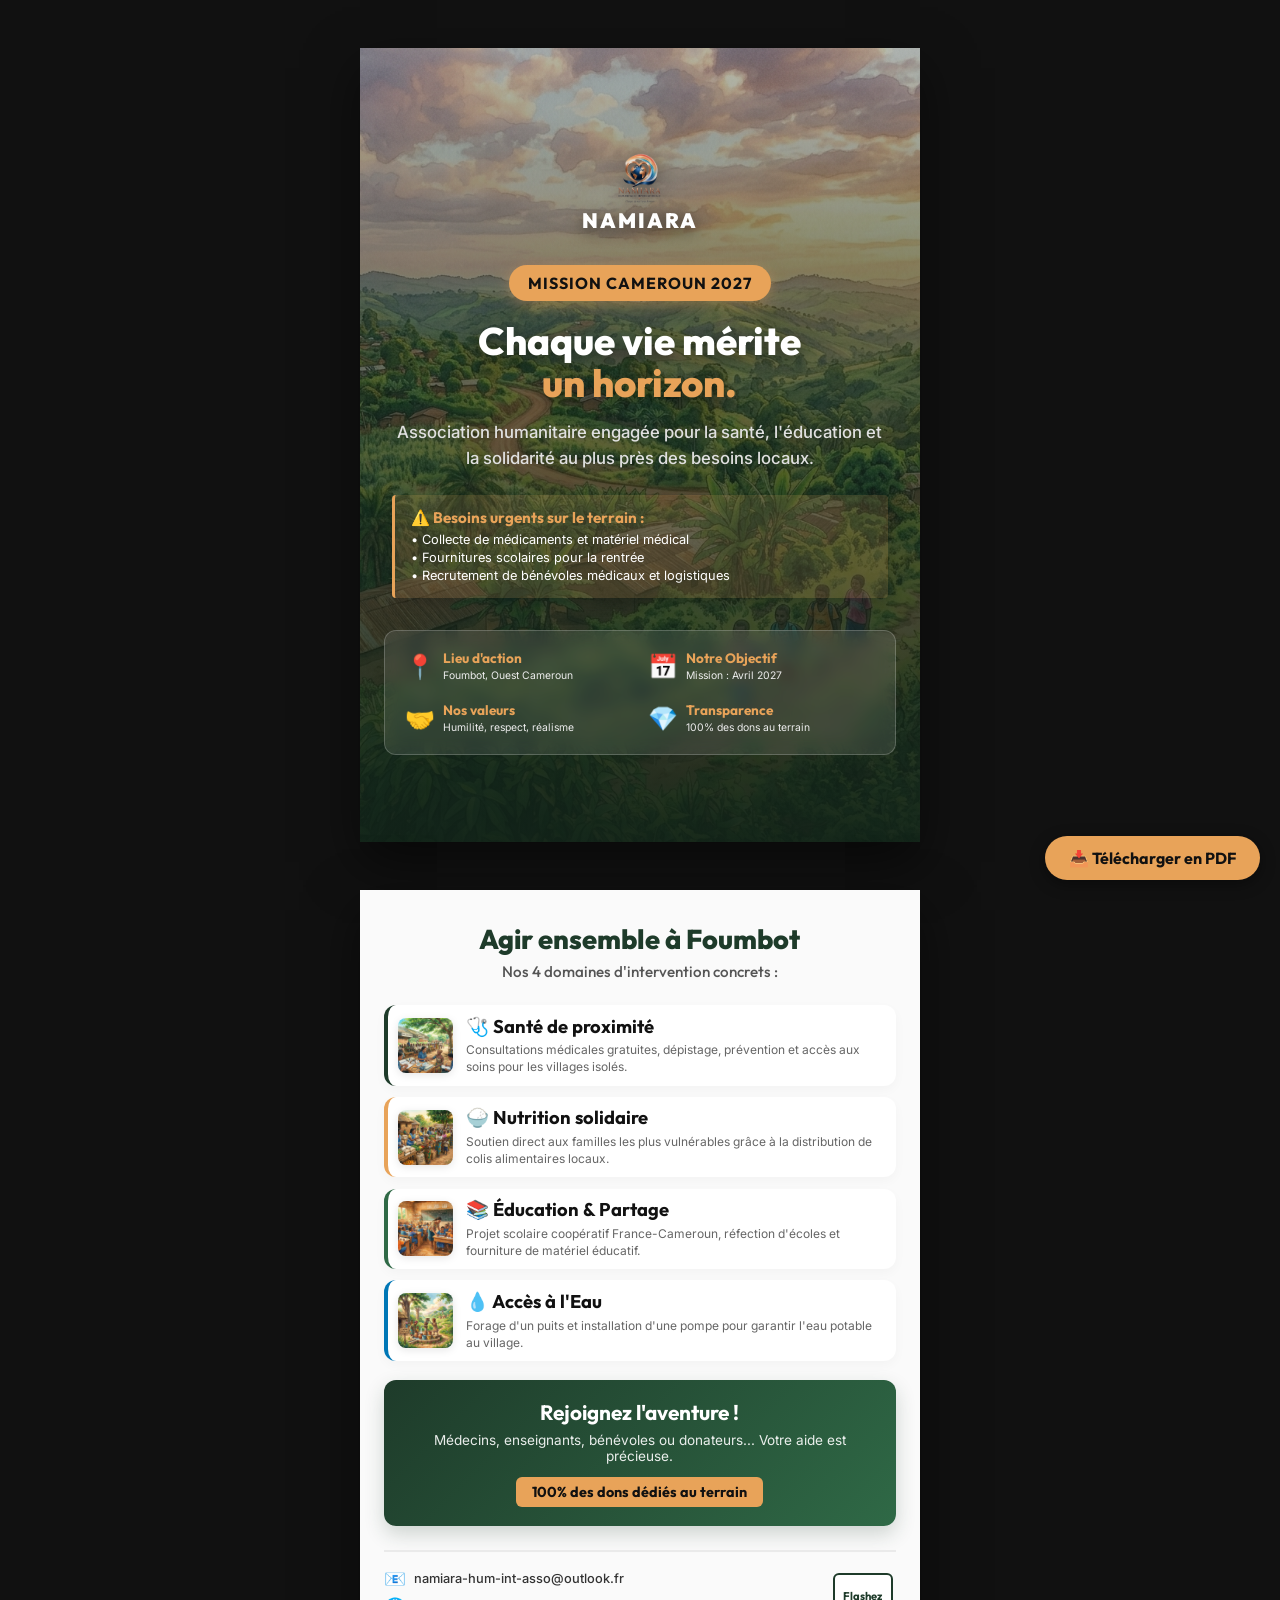
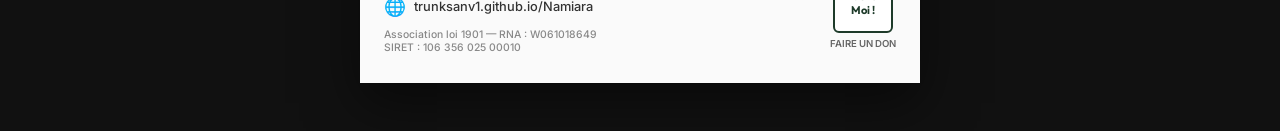
==== flyer.html @ e0b9ec5c "ajout flyer, ajout mission puits, modif css" ====
<!DOCTYPE html>
<html lang="fr">

<head>
  <meta charset="UTF-8">
  <meta name="viewport" content="width=device-width, initial-scale=1.0">
  <title>Flyer NAMIARA - Recto Verso</title>
  <link
    href="https://fonts.googleapis.com/css2?family=Outfit:wght@400;600;700;900&family=Inter:wght@400;500;600&display=swap"
    rel="stylesheet">
  <style>
    /* =======================================================
       RESET & BASE 
       ======================================================= */
    * {
      box-sizing: border-box;
      margin: 0;
      padding: 0;
      -webkit-print-color-adjust: exact !important;
      print-color-adjust: exact !important;
    }

    body {
      font-family: 'Inter', sans-serif;
      background: #111;
      color: #333;
      display: flex;
      flex-direction: column;
      align-items: center;
      padding: 3rem;
      gap: 3rem;
    }

    /* Print settings for A5 */
    @page {
      size: A5;
      margin: 0;
    }

    .page {
      width: 148mm;
      height: 210mm;
      background: #fff;
      position: relative;
      overflow: hidden;
      box-shadow: 0 20px 50px rgba(0, 0, 0, 0.5);
      display: flex;
      flex-direction: column;
    }

    @media print {
      body {
        background: none;
        padding: 0;
        gap: 0;
        display: block;
      }

      .page {
        box-shadow: none;
        page-break-after: always;
      }
    }

    /* Floating PDF Button */
    .pdf-btn {
      position: fixed;
      bottom: 20px;
      right: 20px;
      background: #E8A359;
      color: #111;
      border: none;
      padding: 12px 24px;
      border-radius: 50px;
      font-family: 'Outfit', sans-serif;
      font-weight: 700;
      font-size: 1rem;
      cursor: pointer;
      box-shadow: 0 4px 15px rgba(0, 0, 0, 0.4);
      z-index: 1000;
      transition: all 0.3s ease;
      display: flex;
      align-items: center;
      gap: 8px;
    }

    .pdf-btn:hover {
      transform: translateY(-3px);
      box-shadow: 0 6px 20px rgba(232, 163, 89, 0.6);
      background: #f0b576;
    }

    @media print {
      .pdf-btn {
        display: none !important;
      }
    }

    /* Utility */
    h1,
    h2,
    h3,
    h4,
    h5 {
      font-family: 'Outfit', sans-serif;
    }

    /* =======================================================
       PAGE 1: RECTO
       ======================================================= */
    .recto {
      /* Gradient plus couvrant pour que le texte soit lisible partout */
      background:
        linear-gradient(to bottom, rgba(17, 34, 24, 0.3) 0%, rgba(17, 34, 24, 0.6) 40%, rgba(17, 34, 24, 0.95) 100%),
        url('images/hero.png') center/cover no-repeat;
      color: white;
      justify-content: center;
      padding: 1.5rem;
      text-align: center;
      gap: 2rem;
    }

    .recto-logo-container {
      display: flex;
      flex-direction: column;
      align-items: center;
      gap: 0.2rem;
      margin-top: 1rem;
    }

    .recto-logo-container img {
      width: 50px;
      height: auto;
      filter: drop-shadow(0 4px 10px rgba(0, 0, 0, 0.4));
    }

    .recto-logo-container h2 {
      font-size: 1.3rem;
      letter-spacing: 2px;
      font-weight: 900;
      text-transform: uppercase;
      color: #fff;
      text-shadow: 0 4px 15px rgba(0, 0, 0, 0.6);
    }

    .recto-content {
      position: relative;
      z-index: 10;
    }

    .recto-badge {
      display: inline-block;
      background: #E8A359;
      /* Orange doux type Ghibli */
      color: #111;
      padding: 0.5rem 1.2rem;
      border-radius: 50px;
      font-family: 'Outfit', sans-serif;
      font-weight: 700;
      font-size: 1rem;
      text-transform: uppercase;
      letter-spacing: 1px;
      margin-bottom: 1.2rem;
      box-shadow: 0 4px 15px rgba(232, 163, 89, 0.4);
    }

    .recto h1 {
      font-size: 2.4rem;
      line-height: 1.1;
      font-weight: 800;
      margin-bottom: 1rem;
      text-shadow: 0 4px 15px rgba(0, 0, 0, 0.5);
    }

    .recto h1 .highlight {
      color: #E8A359;
    }

    .recto p.subtitle {
      font-size: 1.05rem;
      font-weight: 500;
      color: #e0e0e0;
      line-height: 1.5;
      padding: 0 0.5rem;
      margin-bottom: 1.5rem;
    }

    .recto-priorities {
      background: rgba(232, 163, 89, 0.15);
      border-left: 3px solid #E8A359;
      border-radius: 4px;
      padding: 0.8rem 1rem;
      text-align: left;
      margin: 0 0.5rem 1.5rem 0.5rem;
      box-shadow: 0 4px 15px rgba(0, 0, 0, 0.2);
    }

    .recto-priorities strong {
      display: block;
      color: #E8A359;
      font-family: 'Outfit', sans-serif;
      font-size: 0.95rem;
      margin-bottom: 0.3rem;
    }

    .recto-priorities p {
      font-size: 0.8rem;
      color: #fff;
      line-height: 1.4;
    }

    .recto-info-box {
      margin-top: 2rem;
      background: rgba(255, 255, 255, 0.1);
      backdrop-filter: blur(8px);
      -webkit-backdrop-filter: blur(8px);
      border: 1px solid rgba(255, 255, 255, 0.2);
      border-radius: 12px;
      padding: 1.2rem;
      display: grid;
      grid-template-columns: 1fr 1fr;
      gap: 1.2rem 1rem;
      text-align: left;
    }

    .info-item {
      display: flex;
      align-items: center;
      gap: 0.5rem;
      flex: 1;
    }

    .info-icon {
      font-size: 1.5rem;
    }

    .info-item p {
      font-size: 0.65rem;
      line-height: 1.3;
      color: #eee;
    }

    .info-item strong {
      display: block;
      font-size: 0.85rem;
      color: #E8A359;
      font-family: 'Outfit', sans-serif;
      margin-bottom: 0.1rem;
    }

    /* =======================================================
       PAGE 2: VERSO
       ======================================================= */
    .verso {
      padding: 2rem 1.5rem;
      background: #FAFAFA;
      justify-content: space-between;
    }

    .verso-header {
      text-align: center;
      margin-bottom: 1.5rem;
    }

    .verso-header h2 {
      font-size: 1.7rem;
      color: #1E3B2A;
      /* Vert sombre (green-main) */
      font-weight: 800;
      margin-bottom: 0.4rem;
    }

    .verso-header p {
      font-size: 0.95rem;
      color: #555;
      font-weight: 500;
      font-family: 'Outfit', sans-serif;
    }

    /* AXES GRID */
    .axes-grid {
      display: flex;
      flex-direction: column;
      gap: 0.7rem;
      margin-bottom: 1.2rem;
    }

    .axe-card {
      display: flex;
      align-items: center;
      gap: 0.8rem;
      background: #FFFFFF;
      padding: 0.6rem;
      border-radius: 12px;
      box-shadow: 0 4px 12px rgba(0, 0, 0, 0.03);
      border-left: 4px solid #1E3B2A;
      position: relative;
      overflow: hidden;
    }

    .axe-card.nutrition {
      border-left-color: #E8A359;
    }

    .axe-card.education {
      border-left-color: #2F6946;
    }
    
    .axe-card.eau {
      border-left-color: #0077b6;
    }

    /* Vert plus vif */

    .axe-img {
      width: 55px;
      height: 55px;
      border-radius: 8px;
      object-fit: cover;
      flex-shrink: 0;
      box-shadow: 0 2px 8px rgba(0, 0, 0, 0.1);
    }

    .axe-text {
      flex: 1;
    }

    .axe-text h3 {
      font-size: 1.15rem;
      color: #111;
      margin-bottom: 0.3rem;
    }

    .axe-text p {
      font-size: 0.75rem;
      color: #666;
      line-height: 1.4;
    }

    /* CALL TO ACTION */
    .cta-box {
      background: linear-gradient(135deg, #1E3B2A 0%, #2F6946 100%);
      color: white;
      border-radius: 12px;
      padding: 1.2rem;
      text-align: center;
      margin-bottom: 1.5rem;
      box-shadow: 0 8px 20px rgba(30, 59, 42, 0.2);
    }

    .cta-box h3 {
      font-size: 1.3rem;
      font-weight: 700;
      margin-bottom: 0.4rem;
    }

    .cta-box p {
      font-size: 0.85rem;
      color: rgba(255, 255, 255, 0.9);
      margin-bottom: 0.8rem;
    }

    .cta-box .badge {
      display: inline-block;
      background: #E8A359;
      color: #111;
      padding: 0.4rem 1rem;
      border-radius: 6px;
      font-weight: 700;
      font-size: 0.9rem;
      font-family: 'Outfit', sans-serif;
    }

    /* FOOTER / CONTACT */
    .verso-footer {
      display: flex;
      justify-content: space-between;
      align-items: center;
      border-top: 2px solid #EAEAEA;
      padding-top: 1rem;
    }

    .contact-list {
      font-size: 0.8rem;
      display: flex;
      flex-direction: column;
      gap: 0.4rem;
    }

    .contact-list p {
      display: flex;
      align-items: center;
      gap: 0.5rem;
      color: #333;
      font-weight: 500;
    }

    .contact-list span.icon {
      font-size: 1.1rem;
    }

    .qr-box {
      display: flex;
      flex-direction: column;
      align-items: center;
      gap: 0.3rem;
    }

    .qr-placeholder {
      width: 60px;
      height: 60px;
      background: #fff;
      border: 2px solid #1E3B2A;
      border-radius: 6px;
      display: flex;
      align-items: center;
      justify-content: center;
      font-family: 'Outfit', sans-serif;
      font-weight: 700;
      font-size: 0.7rem;
      color: #1E3B2A;
      text-align: center;
    }

    .qr-text {
      font-size: 0.6rem;
      color: #666;
      font-weight: 600;
      text-transform: uppercase;
    }
  </style>
</head>

<body>

  <!-- ==============================================
       PAGE 1 : RECTO
       ============================================== -->
  <div class="page recto">
    <div class="recto-logo-container">
      <img src="images/Logo namiara.png" alt="Logo NAMIARA">
      <h2>Namiara</h2>
    </div>

    <div class="recto-content">
      <div class="recto-badge">Mission Cameroun 2027</div>
      <h1>Chaque vie mérite <br><span class="highlight">un horizon.</span></h1>
      <p class="subtitle">
        Association humanitaire engagée pour la santé, l'éducation et la solidarité au plus près des besoins locaux.
      </p>

      <div class="recto-priorities">
        <strong>⚠️ Besoins urgents sur le terrain :</strong>
        <p>• Collecte de médicaments et matériel médical<br>• Fournitures scolaires pour la rentrée<br>• Recrutement de bénévoles médicaux et logistiques</p>
      </div>

      <div class="recto-info-box">
        <div class="info-item">
          <span class="info-icon">📍</span>
          <p><strong>Lieu d'action</strong>Foumbot, Ouest Cameroun</p>
        </div>
        <div class="info-item">
          <span class="info-icon">📅</span>
          <p><strong>Notre Objectif</strong>Mission : Avril 2027</p>
        </div>
        <div class="info-item">
          <span class="info-icon">🤝</span>
          <p><strong>Nos valeurs</strong>Humilité, respect, réalisme</p>
        </div>
        <div class="info-item">
          <span class="info-icon">💎</span>
          <p><strong>Transparence</strong>100% des dons au terrain</p>
        </div>
      </div>
    </div>
  </div>

  <!-- ==============================================
       PAGE 2 : VERSO
       ============================================== -->
  <div class="page verso">

    <div class="verso-header">
      <h2>Agir ensemble à Foumbot</h2>
      <p>Nos 4 domaines d'intervention concrets :</p>
    </div>

    <!-- Domaines d'actions -->
    <div class="axes-grid">
      <!-- Santé -->
      <div class="axe-card">
        <img src="images/medical.png" alt="Santé" class="axe-img">
        <div class="axe-text">
          <h3>🩺 Santé de proximité</h3>
          <p>Consultations médicales gratuites, dépistage, prévention et accès aux soins pour les villages isolés.</p>
        </div>
      </div>

      <!-- Nutrition -->
      <div class="axe-card nutrition">
        <img src="images/food.png" alt="Nutrition" class="axe-img">
        <div class="axe-text">
          <h3>🍚 Nutrition solidaire</h3>
          <p>Soutien direct aux familles les plus vulnérables grâce à la distribution de colis alimentaires locaux.</p>
        </div>
      </div>

      <!-- Education -->
      <div class="axe-card education">
        <img src="images/school.png" alt="Education" class="axe-img">
        <div class="axe-text">
          <h3>📚 Éducation & Partage</h3>
          <p>Projet scolaire coopératif France-Cameroun, réfection d'écoles et fourniture de matériel éducatif.</p>
        </div>
      </div>

      <!-- Eau -->
      <div class="axe-card eau">
        <img src="images/water.png" alt="Eau" class="axe-img">
        <div class="axe-text">
          <h3>💧 Accès à l'Eau</h3>
          <p>Forage d'un puits et installation d'une pompe pour garantir l'eau potable au village.</p>
        </div>
      </div>
    </div>

    <!-- Call to action -->
    <div class="cta-box">
      <h3>Rejoignez l'aventure !</h3>
      <p>Médecins, enseignants, bénévoles ou donateurs... Votre aide est précieuse.</p>
      <div class="badge">100% des dons dédiés au terrain</div>
    </div>

    <!-- Contact & Footer -->
    <div class="verso-footer">
      <div class="contact-list">
        <p><span class="icon">📧</span> namiara-hum-int-asso@outlook.fr</p>
        <p><span class="icon">🌐</span> trunksanv1.github.io/Namiara</p>
        <p style="font-size: 0.65rem; color: #888; margin-top: 0.3rem;">Association loi 1901 — RNA : W061018649<br>SIRET : 106 356 025 00010</p>
      </div>

      <div class="qr-box">
        <div class="qr-placeholder">
          Flashez<br>Moi !
        </div>
        <span class="qr-text">Faire un don</span>
      </div>
    </div>
  </div>

  <!-- PDF Download Button -->
  <button class="pdf-btn" onclick="window.print()">
    📥 Télécharger en PDF
  </button>

</body>
</html>
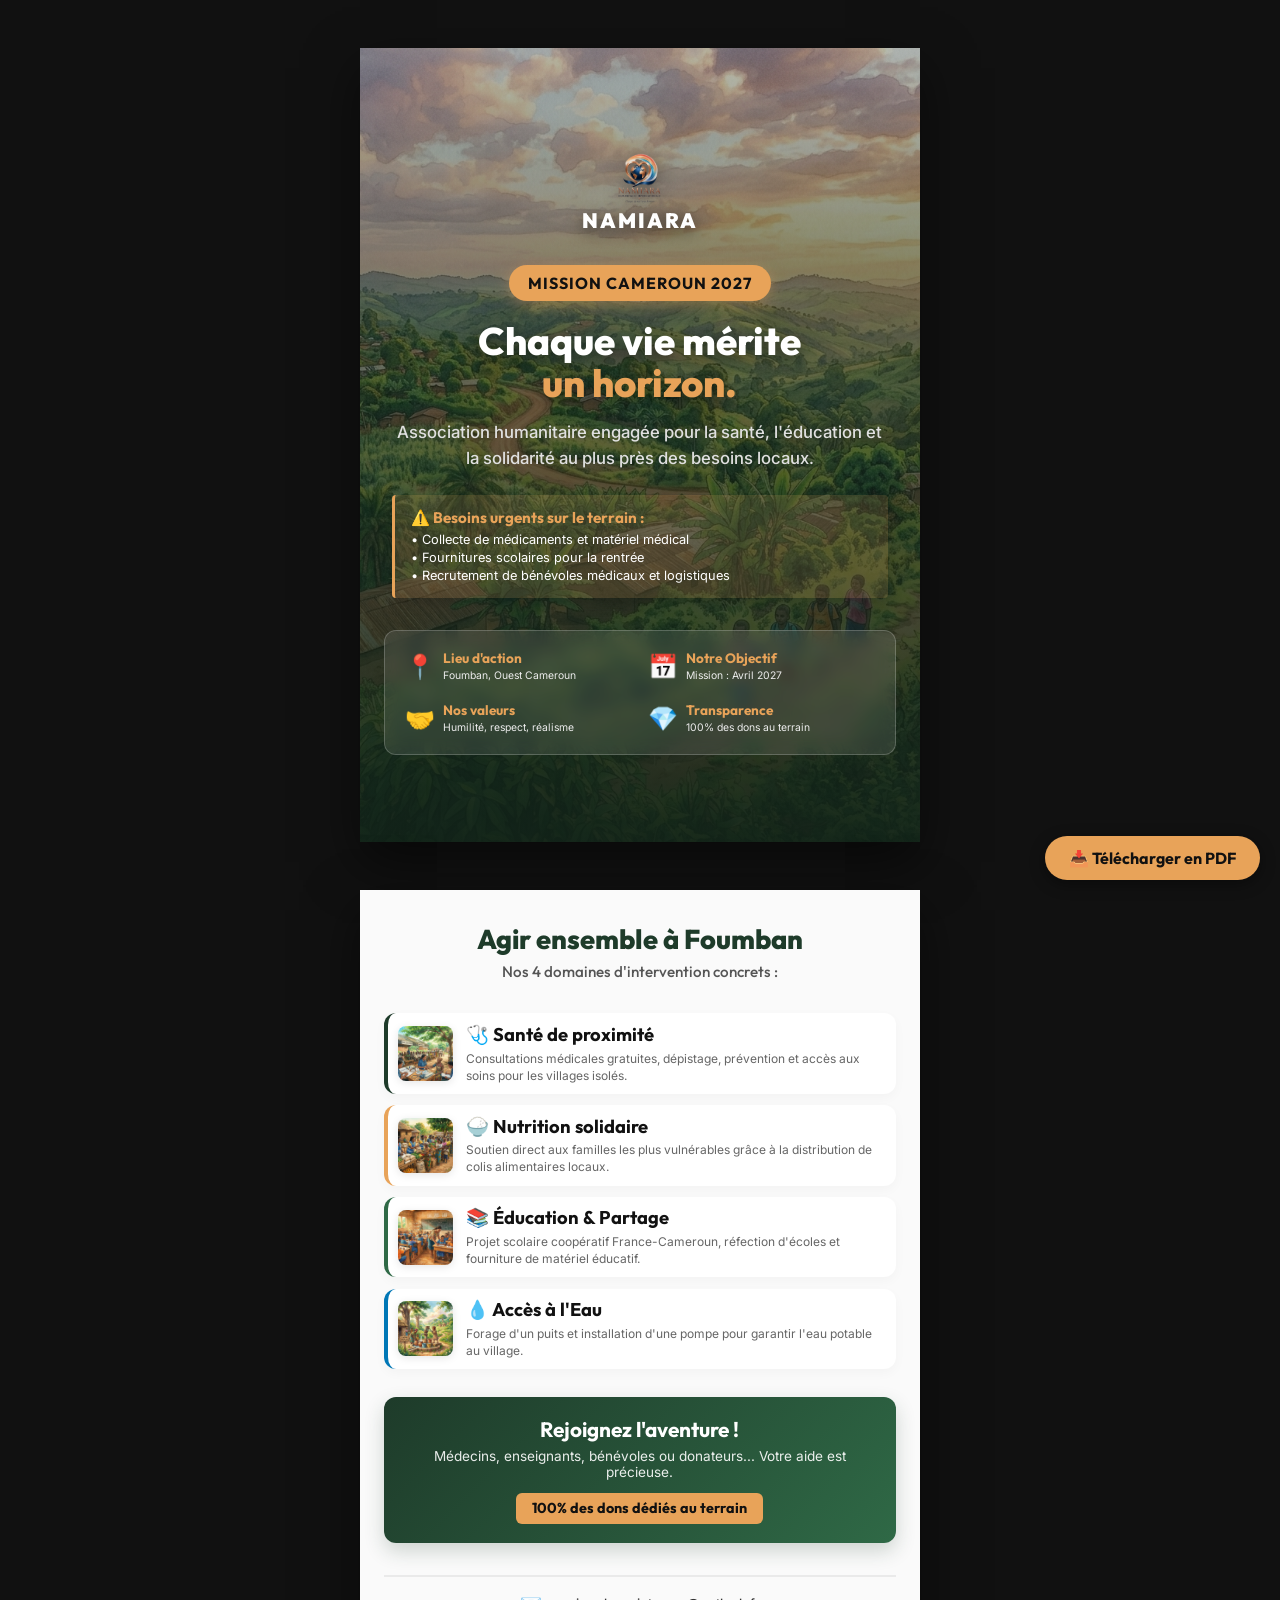
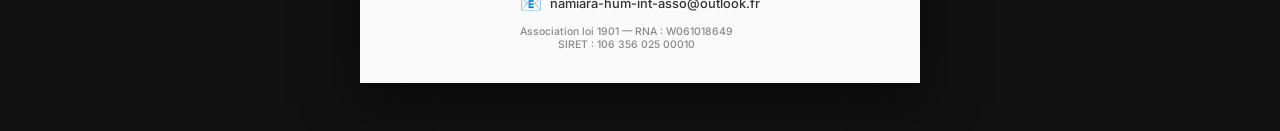
==== commit 7dab40b3: "Update city name to Foumban and contact name to Yacouba" ====
--- a/flyer.html
+++ b/flyer.html
@@ -374,10 +374,11 @@
     /* FOOTER / CONTACT */
     .verso-footer {
       display: flex;
-      justify-content: space-between;
+      justify-content: center;
       align-items: center;
       border-top: 2px solid #EAEAEA;
       padding-top: 1rem;
+      text-align: center;
     }
 
     .contact-list {
@@ -457,7 +458,7 @@
       <div class="recto-info-box">
         <div class="info-item">
           <span class="info-icon">📍</span>
-          <p><strong>Lieu d'action</strong>Foumbot, Ouest Cameroun</p>
+          <p><strong>Lieu d'action</strong>Foumban, Ouest Cameroun</p>
         </div>
         <div class="info-item">
           <span class="info-icon">📅</span>
@@ -481,7 +482,7 @@
   <div class="page verso">
 
     <div class="verso-header">
-      <h2>Agir ensemble à Foumbot</h2>
+      <h2>Agir ensemble à Foumban</h2>
       <p>Nos 4 domaines d'intervention concrets :</p>
     </div>
 
@@ -535,15 +536,7 @@
     <div class="verso-footer">
       <div class="contact-list">
         <p><span class="icon">📧</span> namiara-hum-int-asso@outlook.fr</p>
-        <p><span class="icon">🌐</span> trunksanv1.github.io/Namiara</p>
         <p style="font-size: 0.65rem; color: #888; margin-top: 0.3rem;">Association loi 1901 — RNA : W061018649<br>SIRET : 106 356 025 00010</p>
-      </div>
-
-      <div class="qr-box">
-        <div class="qr-placeholder">
-          Flashez<br>Moi !
-        </div>
-        <span class="qr-text">Faire un don</span>
       </div>
     </div>
   </div>
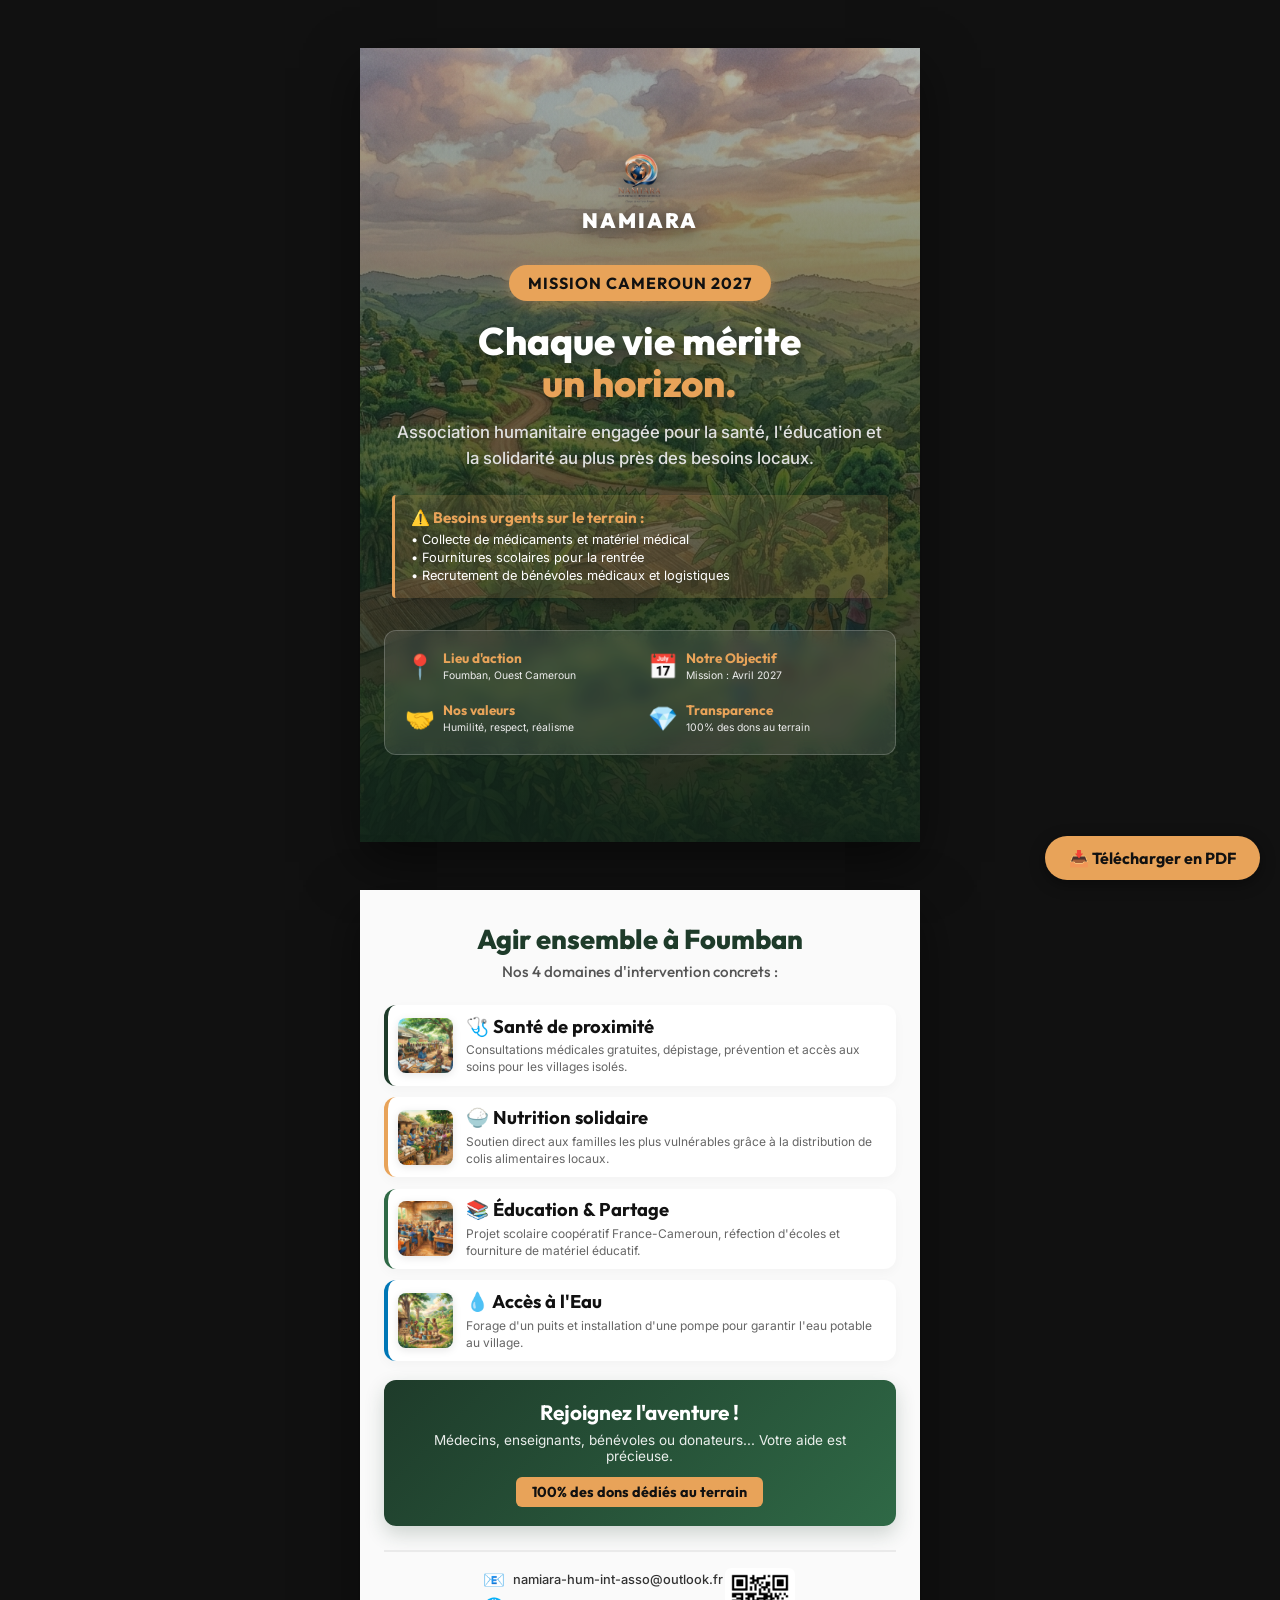
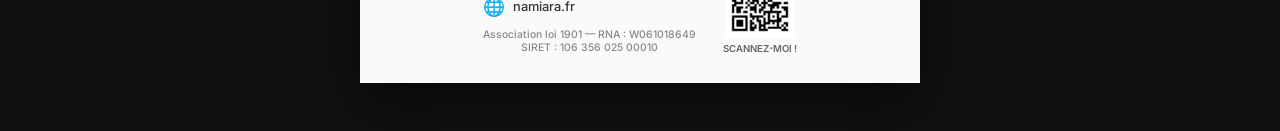
==== commit be1c83e4: "adding qrcode, website link and form redirection" ====
--- a/flyer.html
+++ b/flyer.html
@@ -536,7 +536,12 @@
     <div class="verso-footer">
       <div class="contact-list">
         <p><span class="icon">📧</span> namiara-hum-int-asso@outlook.fr</p>
+        <p><span class="icon">🌐</span> namiara.fr</p>
         <p style="font-size: 0.65rem; color: #888; margin-top: 0.3rem;">Association loi 1901 — RNA : W061018649<br>SIRET : 106 356 025 00010</p>
+      </div>
+      <div class="qr-box">
+        <img src="images/qrcodewebsite.png" alt="QR Code namiara.fr" style="width: 70px; height: 70px; border-radius: 6px;">
+        <span class="qr-text">Scannez-moi !</span>
       </div>
     </div>
   </div>
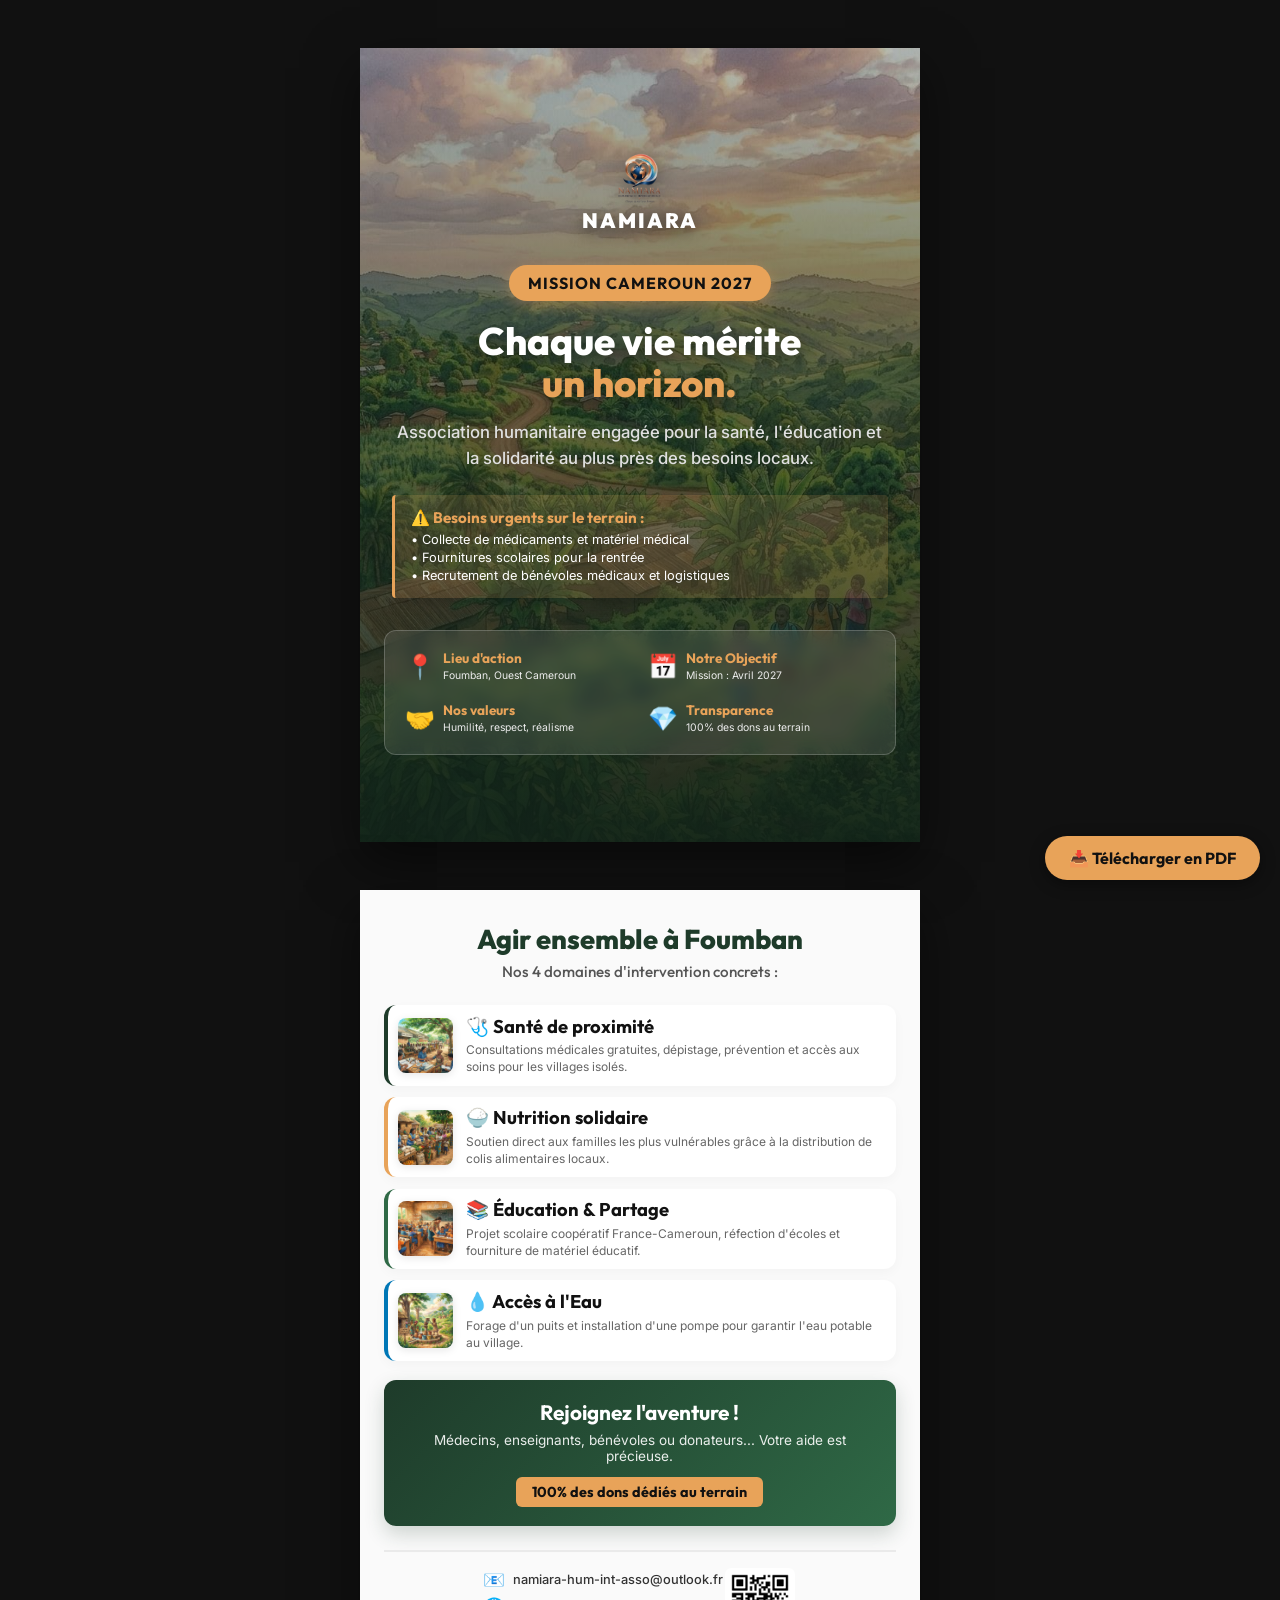
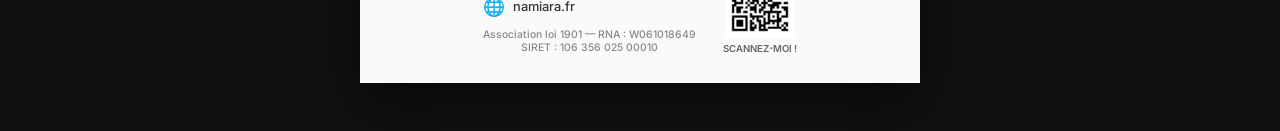
==== commit b702ce1f: "Optimize images: compress PNG to JPG (-90%), add lazy loading for faster page load" ====
--- a/flyer.html
+++ b/flyer.html
@@ -112,7 +112,7 @@
       /* Gradient plus couvrant pour que le texte soit lisible partout */
       background:
         linear-gradient(to bottom, rgba(17, 34, 24, 0.3) 0%, rgba(17, 34, 24, 0.6) 40%, rgba(17, 34, 24, 0.95) 100%),
-        url('images/hero.png') center/cover no-repeat;
+        url('images/hero.jpg') center/cover no-repeat;
       color: white;
       justify-content: center;
       padding: 1.5rem;
@@ -490,7 +490,7 @@
     <div class="axes-grid">
       <!-- Santé -->
       <div class="axe-card">
-        <img src="images/medical.png" alt="Santé" class="axe-img">
+        <img src="images/medical.jpg" alt="Santé" class="axe-img">
         <div class="axe-text">
           <h3>🩺 Santé de proximité</h3>
           <p>Consultations médicales gratuites, dépistage, prévention et accès aux soins pour les villages isolés.</p>
@@ -499,7 +499,7 @@
 
       <!-- Nutrition -->
       <div class="axe-card nutrition">
-        <img src="images/food.png" alt="Nutrition" class="axe-img">
+        <img src="images/food.jpg" alt="Nutrition" class="axe-img">
         <div class="axe-text">
           <h3>🍚 Nutrition solidaire</h3>
           <p>Soutien direct aux familles les plus vulnérables grâce à la distribution de colis alimentaires locaux.</p>
@@ -508,7 +508,7 @@
 
       <!-- Education -->
       <div class="axe-card education">
-        <img src="images/school.png" alt="Education" class="axe-img">
+        <img src="images/school.jpg" alt="Education" class="axe-img">
         <div class="axe-text">
           <h3>📚 Éducation & Partage</h3>
           <p>Projet scolaire coopératif France-Cameroun, réfection d'écoles et fourniture de matériel éducatif.</p>
@@ -517,7 +517,7 @@
 
       <!-- Eau -->
       <div class="axe-card eau">
-        <img src="images/water.png" alt="Eau" class="axe-img">
+        <img src="images/water.jpg" alt="Eau" class="axe-img">
         <div class="axe-text">
           <h3>💧 Accès à l'Eau</h3>
           <p>Forage d'un puits et installation d'une pompe pour garantir l'eau potable au village.</p>
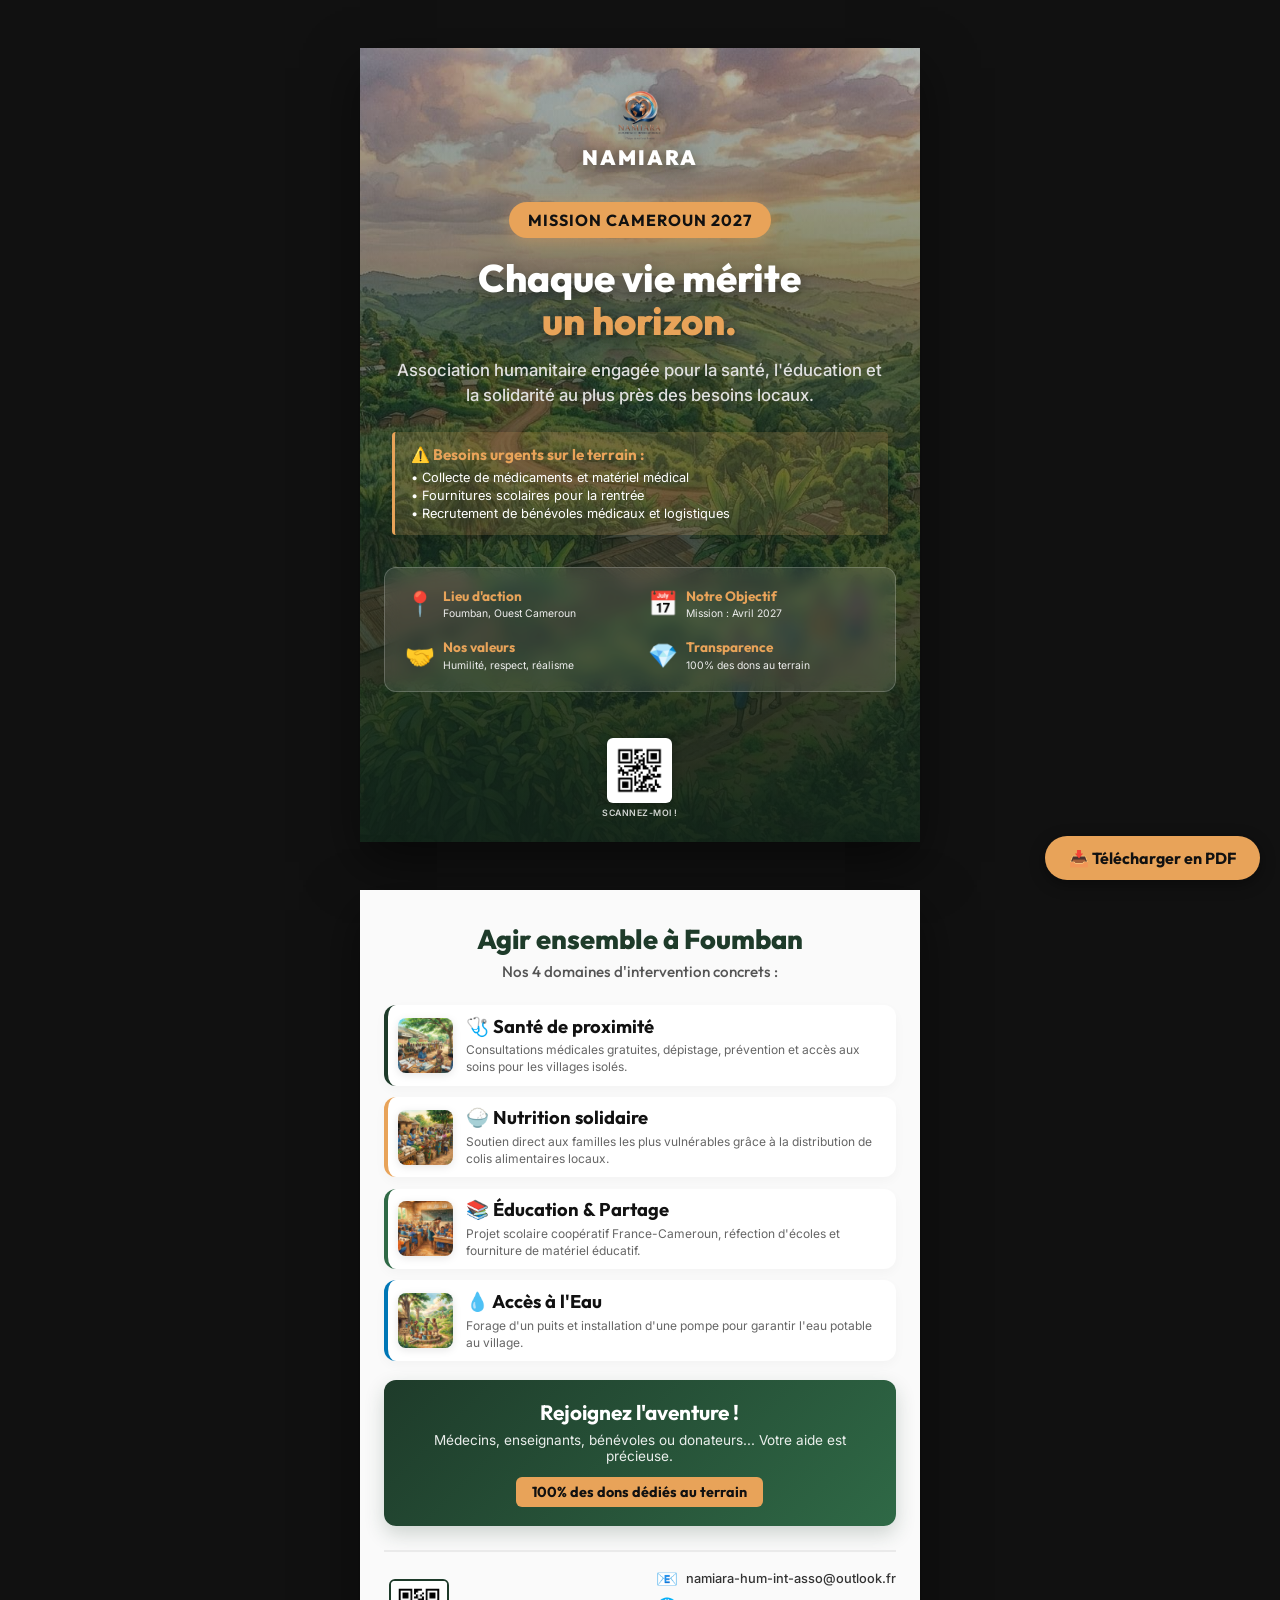
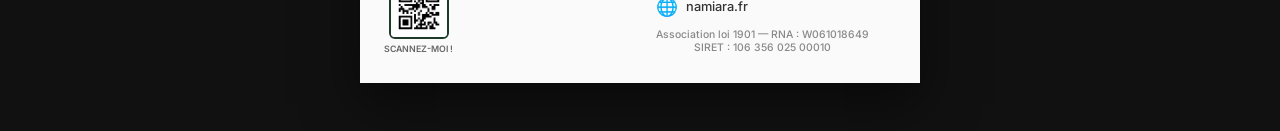
==== commit 2f83d1ce: "QR Code actualisation + minor changes on pdf docs" ====
--- a/flyer.html
+++ b/flyer.html
@@ -429,6 +429,63 @@
       font-weight: 600;
       text-transform: uppercase;
     }
+
+    /* QR Code — Recto (centré en bas) */
+    .recto-qr {
+      display: flex;
+      flex-direction: column;
+      align-items: center;
+      gap: 0.25rem;
+      margin-top: auto;
+      padding-top: 0.5rem;
+    }
+
+    .recto-qr img {
+      width: 65px;
+      height: 65px;
+      border-radius: 6px;
+      background: white;
+      padding: 3px;
+      box-shadow: 0 2px 10px rgba(0, 0, 0, 0.3);
+    }
+
+    .recto-qr span {
+      font-size: 0.55rem;
+      color: rgba(255, 255, 255, 0.8);
+      font-weight: 600;
+      text-transform: uppercase;
+      letter-spacing: 0.5px;
+    }
+
+    /* QR Code — Verso (bas gauche) */
+    .verso-footer {
+      display: flex;
+      justify-content: space-between;
+      align-items: flex-end;
+      border-top: 2px solid #EAEAEA;
+      padding-top: 1rem;
+    }
+
+    .verso-qr {
+      display: flex;
+      flex-direction: column;
+      align-items: center;
+      gap: 0.25rem;
+    }
+
+    .verso-qr img {
+      width: 60px;
+      height: 60px;
+      border-radius: 6px;
+      border: 2px solid #1E3B2A;
+    }
+
+    .verso-qr span {
+      font-size: 0.55rem;
+      color: #666;
+      font-weight: 600;
+      text-transform: uppercase;
+    }
   </style>
 </head>
 
@@ -474,6 +531,12 @@
         </div>
       </div>
     </div>
+
+    <!-- QR Code centré en bas -->
+    <div class="recto-qr">
+      <img src="images/qrcode.png" alt="QR Code NAMIARA">
+      <span>Scannez-moi !</span>
+    </div>
   </div>
 
   <!-- ==============================================
@@ -534,15 +597,15 @@
 
     <!-- Contact & Footer -->
     <div class="verso-footer">
+      <div class="verso-qr">
+        <img src="images/qrcode.png" alt="QR Code NAMIARA">
+        <span>Scannez-moi !</span>
+      </div>
       <div class="contact-list">
         <p><span class="icon">📧</span> namiara-hum-int-asso@outlook.fr</p>
         <p><span class="icon">🌐</span> namiara.fr</p>
         <p style="font-size: 0.65rem; color: #888; margin-top: 0.3rem;">Association loi 1901 — RNA : W061018649<br>SIRET : 106 356 025 00010</p>
       </div>
-      <div class="qr-box">
-        <img src="images/qrcodewebsite.png" alt="QR Code namiara.fr" style="width: 70px; height: 70px; border-radius: 6px;">
-        <span class="qr-text">Scannez-moi !</span>
-      </div>
     </div>
   </div>
 
